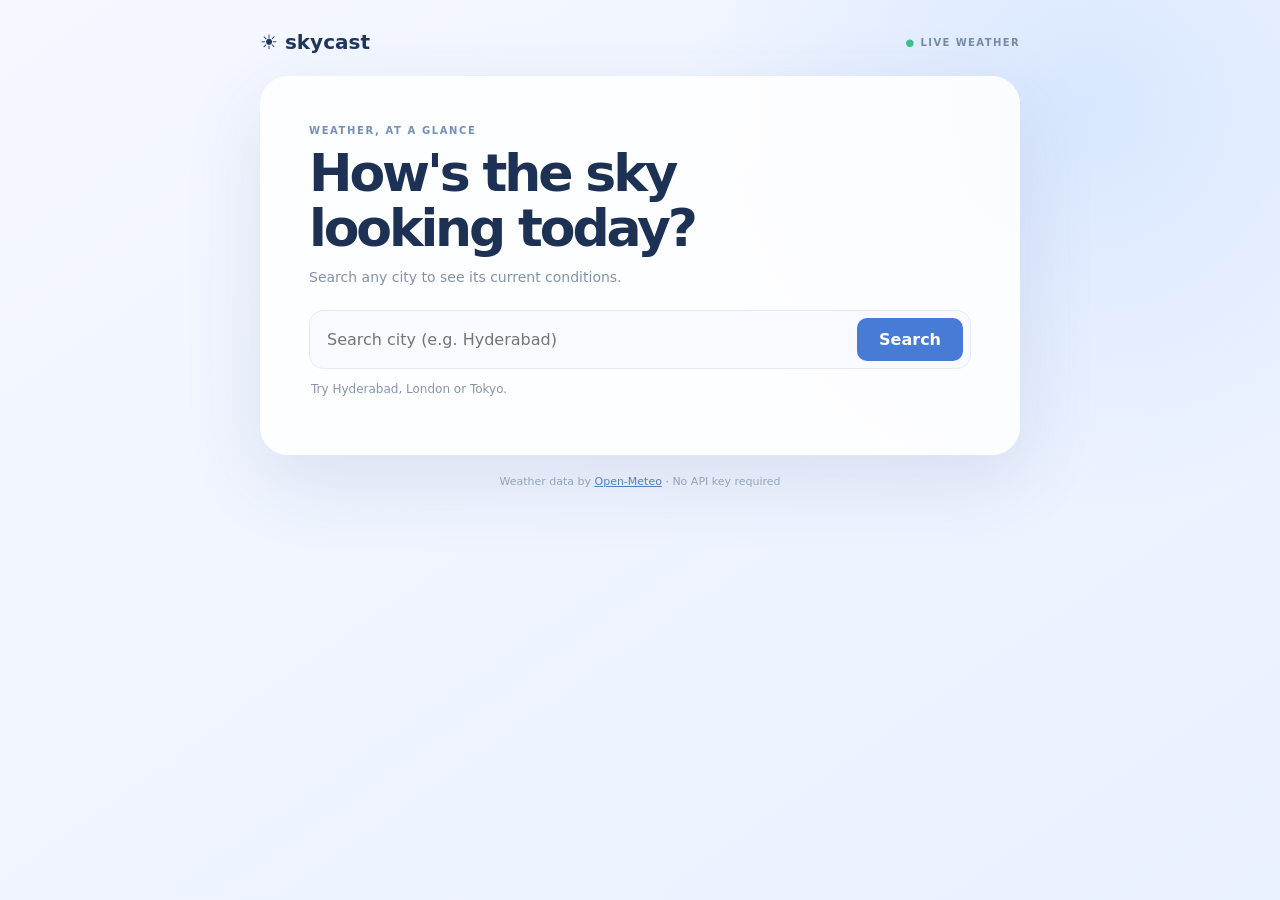
==== TO DO AND WEATHER APP/to do ad weather app/weather-app/index.html @ 3a47c976 "Add To-Do and Weather applications" ====
<!doctype html><html lang="en"><head><meta charset="UTF-8"><meta name="viewport" content="width=device-width,initial-scale=1"><title>SkyCast Weather</title><link rel="stylesheet" href="style.css"><link rel="icon" href="data:,"><script src="script.js" defer></script></head><body><main class="shell"><header><a class="brand" href="#">☀ skycast</a><span class="live">● LIVE WEATHER</span></header><section class="card"><p class="eyebrow">WEATHER, AT A GLANCE</p><h1>How's the sky<br>looking today?</h1><p class="muted">Search any city to see its current conditions.</p><form id="searchForm"><input id="cityInput" type="search" placeholder="Search city (e.g. Hyderabad)" required aria-label="City name"><button id="searchButton">Search</button></form><p id="status" role="status">Try Hyderabad, London or Tokyo.</p><section id="result" hidden><div class="location"><div><p class="eyebrow">CURRENT WEATHER</p><h2 id="cityName"></h2><small id="updated"></small></div><div id="icon" class="icon">☀️</div></div><div class="temperature"><strong id="temp">--</strong><sup>°C</sup><div><b id="condition"></b><small>Feels like <span id="feels">--</span>°C</small></div></div><div class="grid"><article>💧 <small>Humidity</small><b id="humidity">--%</b></article><article>🌬️ <small>Wind speed</small><b id="wind">-- km/h</b></article><article>🌧️ <small>Precipitation</small><b id="rain">-- mm</b></article><article>🕒 <small>Local time</small><b id="time">--</b></article></div></section></section><footer>Weather data by <a href="https://open-meteo.com/" target="_blank" rel="noreferrer">Open-Meteo</a> · No API key required</footer></main></body></html>
---- TO DO AND WEATHER APP/to do ad weather app/weather-app/style.css ----
:root{font-family:Inter,system-ui,Segoe UI,sans-serif;color:#17233d;background:#edf4ff}*{box-sizing:border-box}body{margin:0;min-height:100vh;background:radial-gradient(circle at 85% 12%,#d8e7ff,transparent 30%),linear-gradient(145deg,#f5f8ff,#eaf1ff)}button,input{font:inherit}.shell{width:min(760px,calc(100% - 32px));margin:auto;padding:30px 0 24px}header{display:flex;justify-content:space-between;align-items:center;margin-bottom:22px}.brand{font-size:20px;font-weight:850;color:#20365e;text-decoration:none}.live{font-size:10px;color:#7889a6;font-weight:800;letter-spacing:.14em}.live:first-letter{color:#42bd8b}.card{padding:clamp(24px,5vw,48px);border:1px solid white;border-radius:28px;background:#ffffffdf;box-shadow:0 25px 80px #314e841f}.eyebrow{margin:0 0 10px;color:#7290bd;font-size:10px;font-weight:850;letter-spacing:.16em}h1{margin:0;color:#1c3154;font-size:clamp(34px,7vw,52px);line-height:1.06;letter-spacing:-.06em}.muted{color:#8492a9;font-size:14px;margin:13px 0 25px}form{display:flex;gap:10px;padding:7px;border:1px solid #e5ebf5;border-radius:14px;background:#f8faff}form input{flex:1;min-width:0;border:0;outline:0;background:transparent;padding:10px;color:#20365e}form button{border:0;border-radius:10px;padding:12px 22px;background:#477bd5;color:white;font-weight:750;cursor:pointer}form button:disabled{opacity:.6;cursor:wait}#status{min-height:20px;margin:13px 2px 4px;color:#8795aa;font-size:12px}.error{color:#c64e59!important}#result{margin-top:23px;padding-top:27px;border-top:1px solid #edf1f7}.location{display:flex;justify-content:space-between;align-items:center}h2{margin:0;color:#20365e;font-size:27px}small{display:block;color:#94a0b3;font-size:12px;margin-top:5px}.icon{display:grid;place-items:center;width:76px;height:76px;border-radius:23px;background:#fff6df;font-size:40px}.temperature{display:flex;align-items:center;gap:20px;margin:20px 0 27px}.temperature strong{font-size:clamp(62px,12vw,88px);line-height:1;letter-spacing:-.08em;color:#20365e}.temperature sup{font-size:20px;align-self:flex-start;margin-left:-17px}.temperature b{display:block;color:#425779;margin-bottom:7px}.grid{display:grid;grid-template-columns:repeat(4,1fr);gap:10px}.grid article{display:flex;flex-direction:column;gap:5px;padding:14px 11px;border:1px solid #edf1f7;border-radius:13px;background:#fbfcff}.grid small{margin:0;color:#9aa6b8;font-size:10px}.grid b{font-size:13px;color:#405574}footer{text-align:center;padding-top:20px;color:#94a3ba;font-size:11px}footer a{color:#547fbd}[hidden]{display:none!important}@media(max-width:620px){.grid{grid-template-columns:repeat(2,1fr)}}@media(max-width:440px){form button{padding:12px 13px}.icon{width:62px;height:62px;font-size:32px}}
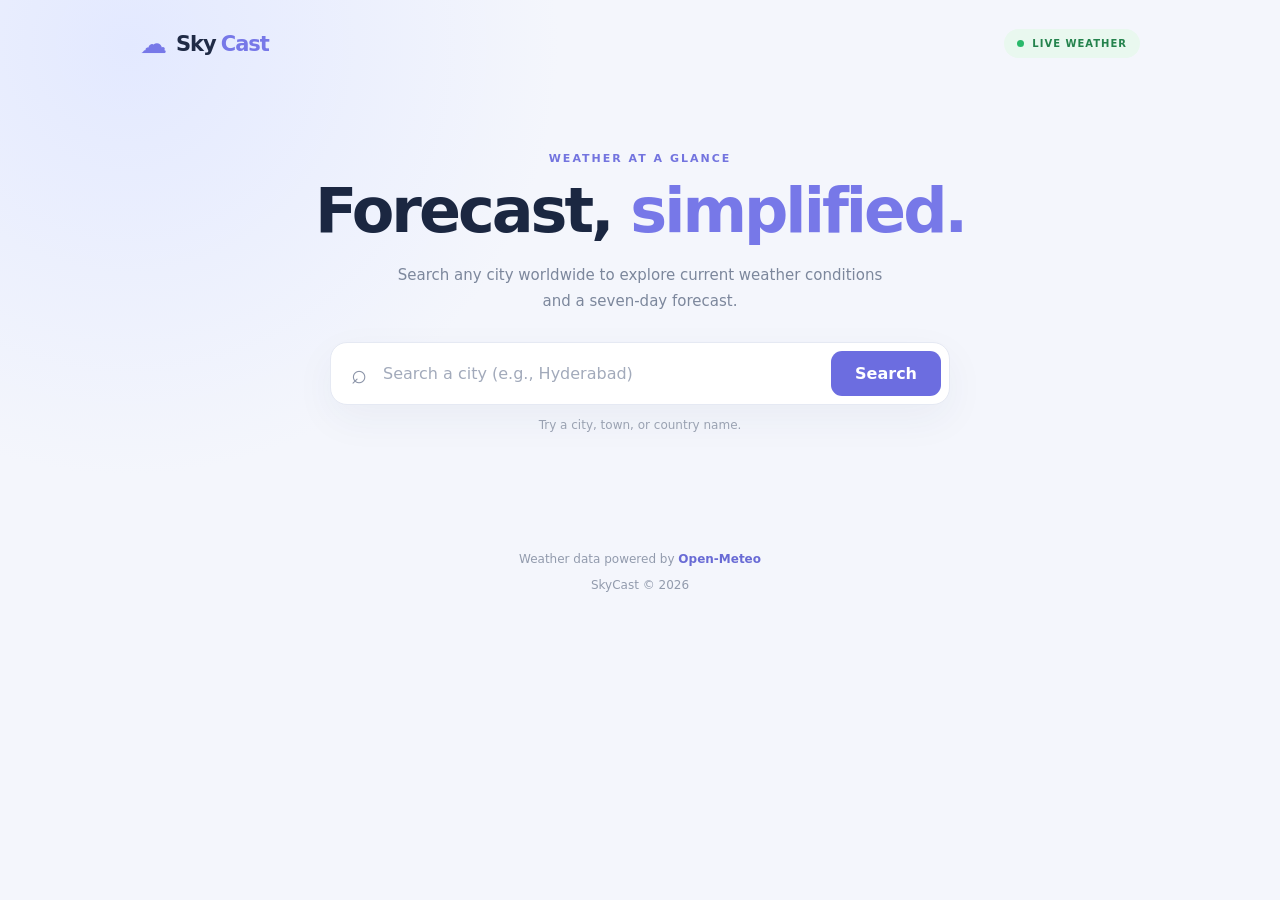
==== commit 0d6f0f26: "Update todo and weather apps" ====
--- a/TO DO AND WEATHER APP/to do ad weather app/weather-app/index.html
+++ b/TO DO AND WEATHER APP/to do ad weather app/weather-app/index.html
@@ -1 +1,165 @@
-<!doctype html><html lang="en"><head><meta charset="UTF-8"><meta name="viewport" content="width=device-width,initial-scale=1"><title>SkyCast Weather</title><link rel="stylesheet" href="style.css"><link rel="icon" href="data:,"><script src="script.js" defer></script></head><body><main class="shell"><header><a class="brand" href="#">☀ skycast</a><span class="live">● LIVE WEATHER</span></header><section class="card"><p class="eyebrow">WEATHER, AT A GLANCE</p><h1>How's the sky<br>looking today?</h1><p class="muted">Search any city to see its current conditions.</p><form id="searchForm"><input id="cityInput" type="search" placeholder="Search city (e.g. Hyderabad)" required aria-label="City name"><button id="searchButton">Search</button></form><p id="status" role="status">Try Hyderabad, London or Tokyo.</p><section id="result" hidden><div class="location"><div><p class="eyebrow">CURRENT WEATHER</p><h2 id="cityName"></h2><small id="updated"></small></div><div id="icon" class="icon">☀️</div></div><div class="temperature"><strong id="temp">--</strong><sup>°C</sup><div><b id="condition"></b><small>Feels like <span id="feels">--</span>°C</small></div></div><div class="grid"><article>💧 <small>Humidity</small><b id="humidity">--%</b></article><article>🌬️ <small>Wind speed</small><b id="wind">-- km/h</b></article><article>🌧️ <small>Precipitation</small><b id="rain">-- mm</b></article><article>🕒 <small>Local time</small><b id="time">--</b></article></div></section></section><footer>Weather data by <a href="https://open-meteo.com/" target="_blank" rel="noreferrer">Open-Meteo</a> · No API key required</footer></main></body></html>+
+<!DOCTYPE html>
+<html lang="en">
+<head>
+    <meta charset="UTF-8">
+    <meta name="viewport" content="width=device-width, initial-scale=1.0">
+    <title>SkyCast | Live Weather</title>
+    <link rel="stylesheet" href="style.css">
+    <link rel="icon" href="data:,">
+</head>
+<body>
+
+<div class="container">
+
+    <header class="topbar">
+        <a class="brand" href="#">
+            <span class="brand-icon">☁</span> Sky<span class="brand-highlight">Cast</span>
+        </a>
+        <div class="live-badge">
+            <span class="live-dot"></span> LIVE WEATHER
+        </div>
+    </header>
+
+    <section class="hero">
+        <p class="eyebrow">WEATHER AT A GLANCE</p>
+        <h1>Forecast, <span class="brand-highlight">simplified.</span></h1>
+
+        <p class="subtitle">
+            Search any city worldwide to explore current weather conditions
+            and a seven-day forecast.
+        </p>
+
+        <form class="search-form" id="search-form">
+            <span class="search-icon">⌕</span>
+
+            <input
+                id="city-input"
+                type="text"
+                placeholder="Search a city (e.g., Hyderabad)"
+                autocomplete="off"
+                aria-label="City name"
+            >
+
+            <button id="search-btn" type="submit">Search</button>
+        </form>
+
+        <p class="search-hint">Try a city, town, or country name.</p>
+
+        <p class="status" id="status-message" role="status"></p>
+    </section>
+
+    <!-- CITY SEARCH RESULTS -->
+    <section class="city-results" id="city-results" hidden>
+        <div class="results-heading">
+            <h2>Choose a location</h2>
+            <span class="result-count" id="result-count">0 locations</span>
+        </div>
+
+        <p class="section-description">
+            We found multiple matching places. Select the correct location.
+        </p>
+
+        <div class="city-list" id="city-list"></div>
+    </section>
+
+    <!-- WEATHER DASHBOARD -->
+    <main class="weather-dashboard" id="weather-dashboard" hidden>
+
+        <section class="weather-card">
+
+            <!-- CITY AND TIME -->
+            <div class="weather-heading">
+                <div>
+                    <p class="eyebrow">CURRENT CONDITIONS</p>
+                    <h2 id="city-name">—</h2>
+                    <p class="location-details" id="location-details">—</p>
+                </div>
+
+                <div class="current-time">
+                    <span>LOCAL DATE & TIME</span>
+                    <strong id="current-time">--:--:--</strong>
+                    <p id="current-date" class="location-details">
+                        Loading date...
+                    </p>
+                </div>
+            </div>
+
+            <!-- TEMPERATURE -->
+            <div class="main-weather">
+                <div class="weather-icon" id="weather-icon">🌤️</div>
+
+                <div>
+                    <div class="temperature">
+                        <span id="temperature">--</span>
+                        <span class="degree">°C</span>
+                    </div>
+
+                    <p class="condition" id="weather-description">—</p>
+
+                    <p class="feels" id="feels-like">Feels like --°C</p>
+                </div>
+            </div>
+
+            <!-- WEATHER DETAILS -->
+            <div class="weather-stats">
+
+                <div class="stat">
+                    <span class="stat-icon">💧</span>
+                    <div>
+                        <p>Humidity</p>
+                        <strong id="humidity">--%</strong>
+                    </div>
+                </div>
+
+                <div class="stat">
+                    <span class="stat-icon">🌬️</span>
+                    <div>
+                        <p>Wind Speed</p>
+                        <strong id="wind-speed">-- km/h</strong>
+                    </div>
+                </div>
+
+                <div class="stat">
+                    <span class="stat-icon">🌧️</span>
+                    <div>
+                        <p>Precipitation</p>
+                        <strong id="precipitation">-- mm</strong>
+                    </div>
+                </div>
+
+            </div>
+
+            <p class="updated" id="updated-time">
+                Weather data provided by Open-Meteo
+            </p>
+
+        </section>
+
+        <!-- FORECAST -->
+        <section class="forecast-section">
+            <div class="section-heading">
+                <h2>7-Day Forecast</h2>
+            </div>
+
+            <div class="forecast-list" id="forecast-list"></div>
+        </section>
+
+    </main>
+
+    <!-- FOOTER -->
+    <footer>
+        <p>
+            Weather data powered by
+            <a href="https://open-meteo.com/" target="_blank" rel="noopener">
+                Open-Meteo
+            </a>
+        </p>
+        <p>SkyCast © 2026</p>
+    </footer>
+
+</div>
+
+<script src="script.js"></script>
+</body>
+</html>
--- a/TO DO AND WEATHER APP/to do ad weather app/weather-app/style.css
+++ b/TO DO AND WEATHER APP/to do ad weather app/weather-app/style.css
@@ -1 +1,529 @@
-:root{font-family:Inter,system-ui,Segoe UI,sans-serif;color:#17233d;background:#edf4ff}*{box-sizing:border-box}body{margin:0;min-height:100vh;background:radial-gradient(circle at 85% 12%,#d8e7ff,transparent 30%),linear-gradient(145deg,#f5f8ff,#eaf1ff)}button,input{font:inherit}.shell{width:min(760px,calc(100% - 32px));margin:auto;padding:30px 0 24px}header{display:flex;justify-content:space-between;align-items:center;margin-bottom:22px}.brand{font-size:20px;font-weight:850;color:#20365e;text-decoration:none}.live{font-size:10px;color:#7889a6;font-weight:800;letter-spacing:.14em}.live:first-letter{color:#42bd8b}.card{padding:clamp(24px,5vw,48px);border:1px solid white;border-radius:28px;background:#ffffffdf;box-shadow:0 25px 80px #314e841f}.eyebrow{margin:0 0 10px;color:#7290bd;font-size:10px;font-weight:850;letter-spacing:.16em}h1{margin:0;color:#1c3154;font-size:clamp(34px,7vw,52px);line-height:1.06;letter-spacing:-.06em}.muted{color:#8492a9;font-size:14px;margin:13px 0 25px}form{display:flex;gap:10px;padding:7px;border:1px solid #e5ebf5;border-radius:14px;background:#f8faff}form input{flex:1;min-width:0;border:0;outline:0;background:transparent;padding:10px;color:#20365e}form button{border:0;border-radius:10px;padding:12px 22px;background:#477bd5;color:white;font-weight:750;cursor:pointer}form button:disabled{opacity:.6;cursor:wait}#status{min-height:20px;margin:13px 2px 4px;color:#8795aa;font-size:12px}.error{color:#c64e59!important}#result{margin-top:23px;padding-top:27px;border-top:1px solid #edf1f7}.location{display:flex;justify-content:space-between;align-items:center}h2{margin:0;color:#20365e;font-size:27px}small{display:block;color:#94a0b3;font-size:12px;margin-top:5px}.icon{display:grid;place-items:center;width:76px;height:76px;border-radius:23px;background:#fff6df;font-size:40px}.temperature{display:flex;align-items:center;gap:20px;margin:20px 0 27px}.temperature strong{font-size:clamp(62px,12vw,88px);line-height:1;letter-spacing:-.08em;color:#20365e}.temperature sup{font-size:20px;align-self:flex-start;margin-left:-17px}.temperature b{display:block;color:#425779;margin-bottom:7px}.grid{display:grid;grid-template-columns:repeat(4,1fr);gap:10px}.grid article{display:flex;flex-direction:column;gap:5px;padding:14px 11px;border:1px solid #edf1f7;border-radius:13px;background:#fbfcff}.grid small{margin:0;color:#9aa6b8;font-size:10px}.grid b{font-size:13px;color:#405574}footer{text-align:center;padding-top:20px;color:#94a3ba;font-size:11px}footer a{color:#547fbd}[hidden]{display:none!important}@media(max-width:620px){.grid{grid-template-columns:repeat(2,1fr)}}@media(max-width:440px){form button{padding:12px 13px}.icon{width:62px;height:62px;font-size:32px}}+
+/* GLOBAL */
+:root {
+    font-family: Inter, system-ui, -apple-system, BlinkMacSystemFont, "Segoe UI", sans-serif;
+    color: #182238;
+    background: #f4f6fc;
+}
+
+* {
+    box-sizing: border-box;
+}
+
+body {
+    margin: 0;
+    min-height: 100vh;
+    background:
+        radial-gradient(circle at 10% 5%, #e3e9ff, transparent 30%),
+        #f4f6fc;
+}
+
+button, input {
+    font: inherit;
+}
+
+button {
+    cursor: pointer;
+}
+
+[hidden] {
+    display: none !important;
+}
+
+.container {
+    width: min(1000px, calc(100% - 36px));
+    margin: 0 auto;
+}
+
+/* HEADER */
+.topbar {
+    display: flex;
+    align-items: center;
+    justify-content: space-between;
+    padding: 28px 0;
+}
+
+.brand {
+    display: flex;
+    align-items: center;
+    gap: 5px;
+    color: #202b46;
+    font-size: 21px;
+    font-weight: 800;
+    text-decoration: none;
+    letter-spacing: -1px;
+}
+
+.brand-icon {
+    margin-right: 5px;
+    color: #7778e8;
+    font-size: 27px;
+}
+
+.brand-highlight {
+    color: #7778e8;
+}
+
+.live-badge {
+    display: flex;
+    align-items: center;
+    gap: 8px;
+    padding: 9px 13px;
+    border-radius: 30px;
+    background: #e9f8ef;
+    color: #24834d;
+    font-size: 10px;
+    font-weight: 800;
+    letter-spacing: 1px;
+}
+
+.live-dot {
+    width: 7px;
+    height: 7px;
+    border-radius: 50%;
+    background: #2ab96b;
+}
+
+/* HERO */
+.hero {
+    padding: 65px 0 35px;
+    text-align: center;
+}
+
+.eyebrow {
+    margin: 0 0 12px;
+    color: #7374df;
+    font-size: 11px;
+    font-weight: 800;
+    letter-spacing: 2px;
+}
+
+.hero h1 {
+    margin: 0;
+    color: #1b2741;
+    font-size: clamp(38px, 7vw, 62px);
+    line-height: 1.1;
+    letter-spacing: -3px;
+}
+
+.subtitle {
+    max-width: 500px;
+    margin: 18px auto 28px;
+    color: #7c879c;
+    font-size: 15px;
+    line-height: 1.7;
+}
+
+/* SEARCH */
+.search-form {
+    display: flex;
+    align-items: center;
+    gap: 12px;
+    width: min(620px, 100%);
+    margin: 0 auto;
+    padding: 8px;
+    border: 1px solid #e5e9f3;
+    border-radius: 17px;
+    background: white;
+    box-shadow: 0 14px 40px #24345a0d;
+}
+
+.search-icon {
+    padding-left: 12px;
+    color: #8b94a8;
+    font-size: 27px;
+}
+
+.search-form input {
+    flex: 1;
+    min-width: 0;
+    padding: 12px 4px;
+    border: 0;
+    outline: none;
+    background: transparent;
+    color: #26334d;
+}
+
+.search-form input::placeholder {
+    color: #a2aabb;
+}
+
+.search-form button {
+    padding: 13px 24px;
+    border: 0;
+    border-radius: 11px;
+    background: #6c6de0;
+    color: white;
+    font-weight: 700;
+    transition: background 0.2s;
+}
+
+.search-form button:hover {
+    background: #5556c7;
+}
+
+.search-form button:disabled {
+    cursor: not-allowed;
+    opacity: 0.6;
+}
+
+.search-hint {
+    margin-top: 13px;
+    color: #9aa2b2;
+    font-size: 12px;
+}
+
+.status {
+    min-height: 24px;
+    margin: 12px auto;
+    color: #737b90;
+    text-align: center;
+    font-size: 13px;
+}
+
+.status.error {
+    color: #d34c59;
+}
+
+/* CITY RESULTS */
+.city-results {
+    max-width: 680px;
+    margin: 20px auto 35px;
+    padding: 22px;
+    border: 1px solid #e8ebf4;
+    border-radius: 18px;
+    background: white;
+    box-shadow: 0 14px 40px #24345a0b;
+}
+
+.results-heading {
+    display: flex;
+    justify-content: space-between;
+    align-items: center;
+    gap: 12px;
+}
+
+.results-heading h2 {
+    margin: 0;
+    font-size: 19px;
+}
+
+.result-count {
+    padding: 7px 10px;
+    border-radius: 20px;
+    background: #f0f1ff;
+    color: #6566ce;
+    font-size: 11px;
+    font-weight: 700;
+}
+
+.section-description {
+    margin: 8px 0 18px;
+    color: #8992a5;
+    font-size: 13px;
+    line-height: 1.6;
+}
+
+.city-list {
+    display: grid;
+    gap: 9px;
+}
+
+.city-option {
+    display: flex;
+    justify-content: space-between;
+    align-items: center;
+    gap: 12px;
+    width: 100%;
+    padding: 14px;
+    border: 1px solid #edf0f6;
+    border-radius: 12px;
+    background: #fafbfe;
+    color: #27344d;
+    text-align: left;
+    transition: 0.2s;
+}
+
+.city-option:hover {
+    border-color: #b9baf1;
+    background: #f2f2ff;
+}
+
+.city-option strong {
+    display: block;
+    font-size: 14px;
+}
+
+.city-option small {
+    display: block;
+    margin-top: 5px;
+    color: #8b94a7;
+    font-size: 12px;
+}
+
+.city-option .arrow {
+    color: #7475db;
+    font-size: 20px;
+}
+
+/* WEATHER DASHBOARD */
+.weather-dashboard {
+    margin: 30px auto 55px;
+}
+
+.weather-card {
+    padding: clamp(22px, 5vw, 38px);
+    border-radius: 25px;
+    background:
+        radial-gradient(circle at 90% 5%, #aeb4ff55, transparent 34%),
+        linear-gradient(135deg, #202e58, #424c8a);
+    color: white;
+    box-shadow: 0 24px 60px #26345c24;
+}
+
+.weather-heading {
+    display: flex;
+    align-items: flex-start;
+    justify-content: space-between;
+    gap: 16px;
+}
+
+.weather-heading .eyebrow {
+    color: #bfc5ff;
+}
+
+.weather-heading h2 {
+    margin: 0;
+    font-size: clamp(25px, 5vw, 34px);
+    letter-spacing: -1px;
+}
+
+.location-details {
+    margin: 8px 0 0;
+    color: #c4cbea;
+    font-size: 13px;
+}
+
+.current-time {
+    text-align: right;
+}
+
+.current-time span {
+    display: block;
+    margin-bottom: 7px;
+    color: #bfc5df;
+    font-size: 10px;
+    font-weight: 700;
+    letter-spacing: 1px;
+}
+
+.current-time strong {
+    font-size: 17px;
+}
+
+.current-time p {
+    margin: 5px 0 0;
+}
+
+/* TEMPERATURE */
+.main-weather {
+    display: flex;
+    align-items: center;
+    gap: 22px;
+    padding: 38px 0;
+}
+
+.weather-icon {
+    font-size: clamp(60px, 12vw, 92px);
+}
+
+.temperature {
+    font-size: clamp(55px, 10vw, 78px);
+    font-weight: 700;
+    letter-spacing: -5px;
+    line-height: 1;
+}
+
+.degree {
+    font-size: 32px;
+    vertical-align: top;
+    letter-spacing: 0;
+}
+
+.condition {
+    margin: 12px 0 5px;
+    color: #f2f3ff;
+    font-size: 16px;
+    font-weight: 600;
+}
+
+.feels {
+    margin: 0;
+    color: #c2c9e4;
+    font-size: 12px;
+}
+
+/* WEATHER STATS */
+.weather-stats {
+    display: grid;
+    grid-template-columns: repeat(3, 1fr);
+    gap: 12px;
+}
+
+.stat {
+    display: flex;
+    align-items: center;
+    gap: 12px;
+    padding: 15px;
+    border: 1px solid #ffffff20;
+    border-radius: 14px;
+    background: #ffffff12;
+}
+
+.stat-icon {
+    font-size: 23px;
+}
+
+.stat p {
+    margin: 0 0 6px;
+    color: #c4cbea;
+    font-size: 11px;
+}
+
+.stat strong {
+    font-size: 15px;
+}
+
+.updated {
+    margin: 20px 0 0;
+    color: #c4cbea;
+    font-size: 11px;
+}
+
+/* FORECAST */
+.forecast-section {
+    margin-top: 38px;
+}
+
+.section-heading h2 {
+    margin: 0;
+    color: #202c45;
+    font-size: 25px;
+    letter-spacing: -1px;
+}
+
+.forecast-list {
+    display: grid;
+    grid-template-columns: repeat(7, minmax(0, 1fr));
+    gap: 10px;
+    margin-top: 20px;
+}
+
+.forecast-day {
+    padding: 18px 8px;
+    border: 1px solid #e9ecf4;
+    border-radius: 16px;
+    background: white;
+    text-align: center;
+}
+
+.forecast-day .day {
+    color: #7e879b;
+    font-size: 11px;
+    font-weight: 700;
+}
+
+.forecast-day .icon {
+    display: block;
+    margin: 13px 0;
+    font-size: 27px;
+}
+
+.forecast-day .temps {
+    display: flex;
+    justify-content: center;
+    gap: 7px;
+    font-size: 12px;
+    font-weight: 700;
+}
+
+.forecast-day .low {
+    color: #9aa2b3;
+}
+
+.forecast-day .rain-chance {
+    margin-top: 10px;
+    color: #6f78d6;
+    font-size: 10px;
+}
+
+/* FOOTER */
+footer {
+    padding: 25px 0 35px;
+    color: #929bad;
+    text-align: center;
+    font-size: 12px;
+}
+
+footer a {
+    color: #696bd5;
+    font-weight: 700;
+    text-decoration: none;
+}
+
+/* RESPONSIVE */
+@media (max-width: 700px) {
+    .forecast-list {
+        grid-template-columns: repeat(4, minmax(0, 1fr));
+    }
+
+    .weather-stats {
+        grid-template-columns: 1fr;
+    }
+
+    .stat {
+        padding: 12px;
+    }
+}
+
+@media (max-width: 480px) {
+    .container {
+        width: calc(100% - 26px);
+    }
+
+    .topbar {
+        padding: 20px 0;
+    }
+
+    .hero {
+        padding-top: 45px;
+    }
+
+    .hero h1 {
+        letter-spacing: -2px;
+    }
+
+    .search-form {
+        gap: 6px;
+    }
+
+    .search-form button {
+        padding: 12px 15px;
+    }
+
+    .weather-heading {
+        flex-direction: column;
+    }
+
+    .current-time {
+        text-align: left;
+    }
+
+    .main-weather {
+        gap: 12px;
+    }
+
+    .forecast-list {
+        grid-template-columns: repeat(2, minmax(0, 1fr));
+    }
+}
